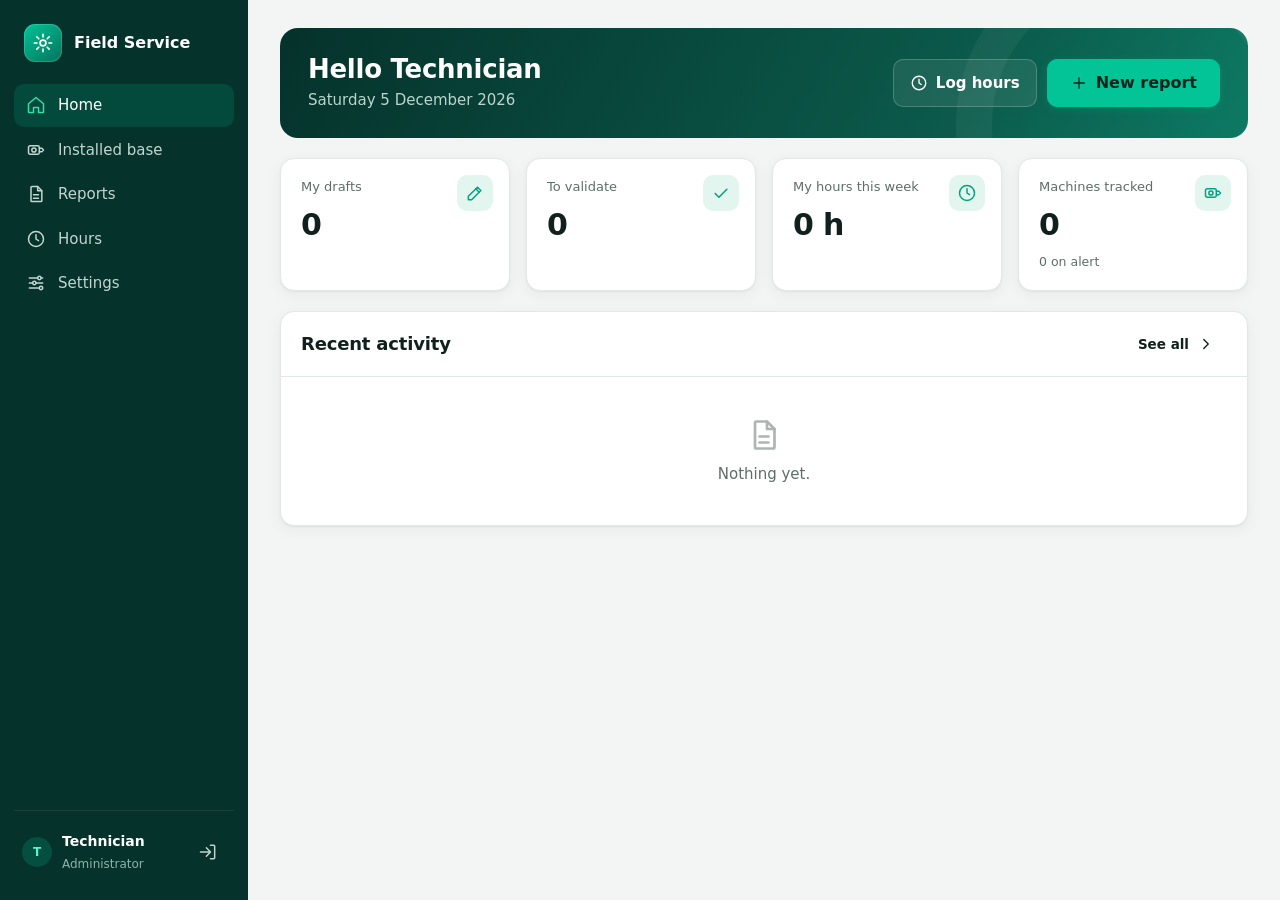
==== index.html @ 102ca474 "Field Service : rapports d'intervention (version GitHub Pages) Interface seule : les données sont st" ====
<!doctype html>
<html lang="fr">
<head>
  <meta charset="utf-8">
  <meta name="viewport" content="width=device-width, initial-scale=1, viewport-fit=cover">
  <meta name="theme-color" content="#05322b">
  <meta name="apple-mobile-web-app-capable" content="yes">
  <meta name="apple-mobile-web-app-status-bar-style" content="black-translucent">
  <meta name="mobile-web-app-capable" content="yes">
  <title>Field Service</title>
  <link rel="manifest" href="manifest.webmanifest">
  <link rel="icon" href="icons/icon-192.png">
  <link rel="apple-touch-icon" href="icons/icon-192.png">
  <link rel="stylesheet" href="css/app.css">
  <link rel="stylesheet" href="css/print.css">
  <script>
    // Applique le thème avant l'affichage pour éviter un flash
    try { const th = localStorage.getItem('fs_theme'); if (th && th !== 'auto') document.documentElement.dataset.theme = th; } catch (e) {}
  </script>
</head>
<body>
  <div id="root"><div class="loading">…</div></div>
  <noscript>JavaScript est nécessaire pour utiliser cette application.</noscript>
  <script type="module" src="js/app.js"></script>
</body>
</html>
---- css/app.css ----
/* ==========================================================
   Field Service – feuille de style
   Palette : vert profond (marque) + vert vif (accent)
   ========================================================== */
:root {
  --brand: #05322b;
  --brand-2: #0a4a3f;
  --accent: #02a37e;
  --accent-ink: #ffffff;
  --accent-soft: #e2f5ef;
  --bg: #f3f5f4;
  --surface: #ffffff;
  --surface-2: #f7f9f8;
  --ink: #10201c;
  --muted: #5d6e69;
  --line: #e2e8e5;
  --danger: #c8372d;
  --danger-soft: #fbe9e7;
  --warn: #b7791f;
  --warn-soft: #fdf3e1;
  --info: #2563a8;
  --info-soft: #e6eff9;
  --ok: #1d7f55;
  --ok-soft: #e2f4ea;
  --shadow: 0 1px 2px rgba(16, 32, 28, .05), 0 4px 16px rgba(16, 32, 28, .05);
  --shadow-lg: 0 20px 50px rgba(5, 30, 26, .22);
  --radius: 14px;
  --radius-sm: 10px;
  --font: "Segoe UI Variable Text", "Segoe UI", system-ui, -apple-system, Roboto, "Helvetica Neue", Arial, sans-serif;
  --font-display: "Segoe UI Variable Display", "Segoe UI", system-ui, -apple-system, Roboto, sans-serif;
  --mono: "Cascadia Mono", Consolas, ui-monospace, monospace;
  --sidebar-w: 248px;
  color-scheme: light;
}
@media (prefers-color-scheme: dark) {
  :root:not([data-theme="light"]) {
    --accent: #2fd1a4; --accent-ink: #04211b; --accent-soft: #11342c;
    --bg: #0b1311; --surface: #121c19; --surface-2: #17231f; --ink: #e6efec; --muted: #93a7a1; --line: #24332f;
    --danger: #ff7b6e; --danger-soft: #3a1c19; --warn: #f0b354; --warn-soft: #3a2c13; --info: #7fb2ec; --info-soft: #172a3d;
    --ok: #5fd39c; --ok-soft: #12301f; --shadow: 0 1px 2px rgba(0,0,0,.3), 0 4px 16px rgba(0,0,0,.25);
    color-scheme: dark;
  }
}
:root[data-theme="dark"] {
  --accent: #2fd1a4; --accent-ink: #04211b; --accent-soft: #11342c;
  --bg: #0b1311; --surface: #121c19; --surface-2: #17231f; --ink: #e6efec; --muted: #93a7a1; --line: #24332f;
  --danger: #ff7b6e; --danger-soft: #3a1c19; --warn: #f0b354; --warn-soft: #3a2c13; --info: #7fb2ec; --info-soft: #172a3d;
  --ok: #5fd39c; --ok-soft: #12301f; --shadow: 0 1px 2px rgba(0,0,0,.3), 0 4px 16px rgba(0,0,0,.25);
  color-scheme: dark;
}

* { box-sizing: border-box; }
html, body { margin: 0; height: 100%; }
body {
  font-family: var(--font); font-size: 15px; line-height: 1.5; color: var(--ink); background: var(--bg);
  -webkit-font-smoothing: antialiased; -webkit-tap-highlight-color: transparent;
}
h1, h2, h3 { font-family: var(--font-display); line-height: 1.2; margin: 0; letter-spacing: -.01em; }
h1 { font-size: 26px; font-weight: 650; }
h2 { font-size: 18px; font-weight: 600; }
h3 { font-size: 15px; font-weight: 600; }
p { margin: 0; }
a { color: inherit; text-decoration: none; }
button, input, select, textarea { font: inherit; color: inherit; }
.ic { width: 20px; height: 20px; flex: none; }
.muted { color: var(--muted); }
.mono { font-family: var(--mono); font-size: .92em; }
.hidden { display: none !important; }

/* ---------- Mise en page ---------- */
.app { display: flex; min-height: 100vh; }
.sidebar {
  position: fixed; inset: 0 auto 0 0; width: var(--sidebar-w); background: var(--brand); color: #d8e7e2;
  display: flex; flex-direction: column; padding: 20px 14px; z-index: 20;
}
.brand { display: flex; align-items: center; gap: 12px; padding: 4px 10px 22px; }
.brand-mark {
  width: 38px; height: 38px; border-radius: 11px; background: linear-gradient(140deg, #02c497, #05735c);
  display: grid; place-items: center; color: #fff; box-shadow: inset 0 0 0 1px rgba(255,255,255,.15);
}
.brand-mark .ic { width: 22px; height: 22px; }
.brand-text strong { display: block; color: #fff; font-family: var(--font-display); font-size: 16px; font-weight: 650; }
.brand-text span { font-size: 11.5px; color: #8fb3a9; display: block; max-width: 160px; line-height: 1.3; }
.nav { display: flex; flex-direction: column; gap: 2px; }
.nav a {
  display: flex; align-items: center; gap: 12px; padding: 10px 12px; border-radius: 10px; color: #c2d6d0;
  font-weight: 500; transition: background .15s, color .15s;
}
.nav a:hover { background: rgba(255,255,255,.06); color: #fff; }
.nav a.active { background: rgba(2, 196, 151, .16); color: #fff; }
.nav a.active .ic { color: #2fe0b1; }
.sidebar-foot { margin-top: auto; border-top: 1px solid rgba(255,255,255,.08); padding-top: 14px; }
.me { display: flex; align-items: center; gap: 10px; padding: 6px 8px; }
.me .who { flex: 1; min-width: 0; }
.me .who strong { display: block; color: #fff; font-size: 14px; white-space: nowrap; overflow: hidden; text-overflow: ellipsis; }
.me .who span { font-size: 12px; color: #8fb3a9; }
.sidebar .icon-btn { color: #c2d6d0; }
.sidebar .icon-btn:hover { background: rgba(255,255,255,.08); color: #fff; }

.main { flex: 1; margin-left: var(--sidebar-w); min-width: 0; }
.page { max-width: 1180px; margin: 0 auto; padding: 28px 32px 60px; }
.page-head { display: flex; align-items: flex-end; justify-content: space-between; gap: 16px; margin-bottom: 22px; flex-wrap: wrap; }
.page-head .sub { color: var(--muted); margin-top: 4px; }
.page-head .actions { display: flex; gap: 8px; flex-wrap: wrap; }
.crumb { display: inline-flex; align-items: center; gap: 4px; color: var(--muted); font-size: 13.5px; margin-bottom: 8px; }
.crumb:hover { color: var(--accent); }
.crumb .ic { width: 16px; height: 16px; }

.topbar { display: none; }
.bottom-nav { display: none; }

/* ---------- Boutons ---------- */
.btn {
  display: inline-flex; align-items: center; justify-content: center; gap: 8px; min-height: 40px; padding: 0 16px;
  border-radius: 10px; border: 1px solid var(--line); background: var(--surface); font-weight: 550; cursor: pointer;
  transition: background .15s, border-color .15s, transform .05s, box-shadow .15s; white-space: nowrap;
}
.btn:hover { border-color: color-mix(in srgb, var(--accent) 45%, var(--line)); }
.btn:active { transform: translateY(1px); }
.btn:disabled { opacity: .55; cursor: default; }
.btn .ic { width: 18px; height: 18px; }
.btn.primary { background: var(--accent); border-color: var(--accent); color: var(--accent-ink); box-shadow: 0 2px 8px color-mix(in srgb, var(--accent) 30%, transparent); }
.btn.primary:hover { filter: brightness(1.05); }
.btn.dark { background: var(--brand); border-color: var(--brand); color: #fff; }
.btn.danger { background: var(--danger); border-color: var(--danger); color: #fff; }
.btn.ghost { background: transparent; border-color: transparent; }
.btn.ghost:hover { background: var(--surface-2); }
.btn.sm { min-height: 32px; padding: 0 11px; font-size: 13.5px; border-radius: 8px; }
.btn.lg { min-height: 48px; padding: 0 22px; font-size: 16px; }
.icon-btn {
  display: inline-grid; place-items: center; width: 36px; height: 36px; border-radius: 9px; border: 0;
  background: transparent; cursor: pointer; color: var(--muted);
}
.icon-btn:hover { background: var(--surface-2); color: var(--ink); }
.icon-btn.danger:hover { color: var(--danger); background: var(--danger-soft); }

/* ---------- Cartes ---------- */
.card { background: var(--surface); border: 1px solid var(--line); border-radius: var(--radius); box-shadow: var(--shadow); }
.card-pad { padding: 20px; }
.card-head { display: flex; align-items: center; justify-content: space-between; gap: 12px; padding: 16px 20px; border-bottom: 1px solid var(--line); }
.grid { display: grid; gap: 16px; }
.grid.cols-2 { grid-template-columns: repeat(2, minmax(0, 1fr)); }
.grid.cols-3 { grid-template-columns: repeat(3, minmax(0, 1fr)); }
.grid.cols-4 { grid-template-columns: repeat(4, minmax(0, 1fr)); }
.stack { display: flex; flex-direction: column; gap: 16px; }
.row { display: flex; align-items: center; gap: 10px; flex-wrap: wrap; }
.spacer { flex: 1; }

/* KPI */
.kpi { padding: 18px 20px; display: flex; flex-direction: column; gap: 6px; position: relative; overflow: hidden; }
.kpi .label { color: var(--muted); font-size: 13px; font-weight: 500; }
.kpi .value { font-family: var(--font-display); font-size: 30px; font-weight: 650; letter-spacing: -.02em; }
.kpi .hint { font-size: 12.5px; color: var(--muted); }
.kpi .kpi-ic { position: absolute; right: 16px; top: 16px; width: 36px; height: 36px; border-radius: 10px; display: grid; place-items: center; background: var(--accent-soft); color: var(--accent); }
.kpi.warn .kpi-ic { background: var(--warn-soft); color: var(--warn); }

/* Bandeau d'accueil */
.hero {
  background: linear-gradient(120deg, var(--brand) 0%, #0b5a4b 70%, #0d7a63 100%); color: #fff; border-radius: 18px;
  padding: 26px 28px; display: flex; align-items: center; justify-content: space-between; gap: 20px; flex-wrap: wrap;
  margin-bottom: 20px; position: relative; overflow: hidden;
}
.hero::after { content: ""; position: absolute; right: -60px; top: -80px; width: 280px; height: 280px; border-radius: 50%;
  border: 36px solid rgba(255,255,255,.05); }
.hero h1 { color: #fff; }
.hero p { color: #b9d6cd; margin-top: 4px; }
.hero .actions { display: flex; gap: 10px; flex-wrap: wrap; position: relative; z-index: 1; }
.hero .btn { border-color: rgba(255,255,255,.2); background: rgba(255,255,255,.08); color: #fff; }
.hero .btn.primary { background: #02c497; border-color: #02c497; color: #04241d; }

/* ---------- Listes ---------- */
.list { display: flex; flex-direction: column; }
.list-item {
  display: flex; align-items: center; gap: 14px; padding: 14px 20px; border-bottom: 1px solid var(--line); cursor: pointer;
  transition: background .12s;
}
.list-item:last-child { border-bottom: 0; }
.list-item:hover { background: var(--surface-2); }
.list-item .main-col { flex: 1; min-width: 0; }
.list-item .t1 { font-weight: 600; display: flex; align-items: center; gap: 8px; flex-wrap: wrap; }
.list-item .t2 { color: var(--muted); font-size: 13.5px; white-space: nowrap; overflow: hidden; text-overflow: ellipsis; }
.list-item .end { display: flex; align-items: center; gap: 10px; flex: none; }
.thumb-ic { width: 42px; height: 42px; border-radius: 11px; background: var(--accent-soft); color: var(--accent); display: grid; place-items: center; flex: none; }
.thumb-ic.alt { background: var(--info-soft); color: var(--info); }

/* Cartes machines */
.machine-card { padding: 18px; display: flex; flex-direction: column; gap: 12px; cursor: pointer; transition: transform .12s, box-shadow .15s, border-color .15s; }
.machine-card:hover { transform: translateY(-2px); border-color: color-mix(in srgb, var(--accent) 40%, var(--line)); }
.machine-card .top { display: flex; justify-content: space-between; gap: 10px; align-items: flex-start; }
.machine-card .serial { font-family: var(--mono); font-weight: 600; font-size: 15px; }
.machine-card .model { color: var(--muted); font-size: 13.5px; }
.machine-card .where { display: flex; flex-direction: column; gap: 4px; font-size: 13.5px; }
.machine-card .where div { display: flex; align-items: center; gap: 7px; color: var(--muted); }
.machine-card .where .ic { width: 16px; height: 16px; }
.machine-card .foot { display: flex; justify-content: space-between; font-size: 12.5px; color: var(--muted); border-top: 1px solid var(--line); padding-top: 10px; }

/* ---------- Badges ---------- */
.badge { display: inline-flex; align-items: center; gap: 6px; padding: 3px 10px; border-radius: 999px; font-size: 12.5px; font-weight: 600; white-space: nowrap; }
.badge::before { content: ""; width: 6px; height: 6px; border-radius: 50%; background: currentColor; }
.ms-in_service, .rs-validated, .hs-validated { background: var(--ok-soft); color: var(--ok); }
.ms-watch, .rs-done { background: var(--warn-soft); color: var(--warn); }
.ms-down { background: var(--danger-soft); color: var(--danger); }
.ms-stopped, .rs-draft, .hs-entered { background: var(--surface-2); color: var(--muted); border: 1px solid var(--line); }
.rs-done { background: var(--info-soft); color: var(--info); }
.tag { display: inline-block; padding: 2px 9px; border-radius: 6px; background: var(--surface-2); border: 1px solid var(--line); font-size: 12px; font-weight: 550; color: var(--muted); }
.avatar { width: 30px; height: 30px; border-radius: 50%; display: inline-grid; place-items: center; background: var(--accent-soft); color: var(--accent); font-size: 12px; font-weight: 700; flex: none; }
.sidebar .avatar { background: rgba(2,196,151,.2); color: #5ef0c6; }
.avatars { display: inline-flex; }
.avatars .avatar { margin-left: -6px; border: 2px solid var(--surface); }
.avatars .avatar:first-child { margin-left: 0; }

/* ---------- Barre d'outils / filtres ---------- */
.toolbar { display: flex; gap: 10px; align-items: center; flex-wrap: wrap; margin-bottom: 16px; }
.search {
  flex: 1; min-width: 220px; display: flex; align-items: center; gap: 8px; background: var(--surface); border: 1px solid var(--line);
  border-radius: 10px; padding: 0 12px; height: 42px;
}
.search input { border: 0; outline: 0; background: transparent; flex: 1; height: 100%; min-width: 0; }
.search .ic { color: var(--muted); width: 18px; height: 18px; }
.search:focus-within { border-color: var(--accent); box-shadow: 0 0 0 3px var(--accent-soft); }
.chips { display: flex; gap: 6px; flex-wrap: wrap; }
.chip { height: 34px; padding: 0 14px; border-radius: 999px; border: 1px solid var(--line); background: var(--surface); font-size: 13.5px; font-weight: 550; cursor: pointer; color: var(--muted); }
.chip.on { background: var(--brand); border-color: var(--brand); color: #fff; }
:root[data-theme="dark"] .chip.on { background: var(--accent); color: var(--accent-ink); border-color: var(--accent); }
.seg { display: inline-flex; background: var(--surface-2); border: 1px solid var(--line); border-radius: 11px; padding: 3px; gap: 2px; }
.seg button { border: 0; background: transparent; padding: 7px 14px; border-radius: 8px; font-weight: 550; cursor: pointer; color: var(--muted); }
.seg button.on { background: var(--surface); color: var(--ink); box-shadow: var(--shadow); }
select.inline, .toolbar select {
  height: 42px; border: 1px solid var(--line); border-radius: 10px; background: var(--surface); padding: 0 12px; min-width: 150px;
}

/* ---------- Formulaires ---------- */
.form-grid { display: grid; grid-template-columns: repeat(2, minmax(0, 1fr)); gap: 14px 16px; }
.field { display: flex; flex-direction: column; gap: 6px; min-width: 0; }
.field.full { grid-column: 1 / -1; }
.field > span { font-size: 13px; font-weight: 600; color: var(--muted); }
input[type=text], input[type=email], input[type=password], input[type=date], input[type=number], input[type=search], select, textarea, .input {
  width: 100%; min-height: 42px; border: 1px solid var(--line); border-radius: 10px; background: var(--surface); padding: 9px 12px;
  outline: none; transition: border-color .15s, box-shadow .15s;
}
textarea { resize: vertical; min-height: 90px; line-height: 1.5; }
input:focus, select:focus, textarea:focus { border-color: var(--accent); box-shadow: 0 0 0 3px var(--accent-soft); }
.invalid { border-color: var(--danger) !important; box-shadow: 0 0 0 3px var(--danger-soft) !important; }

/* ---------- Modale ---------- */
.modal-wrap { position: fixed; inset: 0; background: rgba(5, 20, 17, .45); backdrop-filter: blur(3px); display: grid; place-items: center; z-index: 100; padding: 16px; opacity: 0; transition: opacity .18s; }
.modal-wrap.in { opacity: 1; }
.modal { background: var(--surface); border-radius: 18px; box-shadow: var(--shadow-lg); width: min(560px, 100%); max-height: calc(100vh - 32px); display: flex; flex-direction: column; transform: translateY(10px) scale(.98); transition: transform .18s; }
.modal.wide { width: min(780px, 100%); }
.modal-wrap.in .modal { transform: none; }
.modal header { display: flex; align-items: center; justify-content: space-between; padding: 18px 22px 8px; }
.modal-body { padding: 10px 22px 18px; overflow: auto; }
.modal footer { display: flex; justify-content: flex-end; gap: 10px; padding: 14px 22px 20px; border-top: 1px solid var(--line); }

/* ---------- Toasts ---------- */
#toasts { position: fixed; right: 20px; bottom: 20px; display: flex; flex-direction: column; gap: 8px; z-index: 200; }
.toast { display: flex; align-items: center; gap: 10px; background: var(--brand); color: #fff; padding: 12px 16px; border-radius: 12px; box-shadow: var(--shadow-lg); font-weight: 500; animation: tin .2s ease; transition: opacity .3s, transform .3s; max-width: 360px; }
.toast .ic { color: #2fe0b1; }
.toast.error { background: #7a1f19; }
.toast.error .ic { color: #ffb4ab; }
.toast.out { opacity: 0; transform: translateY(6px); }
@keyframes tin { from { opacity: 0; transform: translateY(8px); } }

/* ---------- États ---------- */
.empty { padding: 40px 20px; text-align: center; color: var(--muted); display: flex; flex-direction: column; align-items: center; gap: 10px; }
.empty .ic { width: 36px; height: 36px; opacity: .5; }
.loading { padding: 60px; text-align: center; color: var(--muted); }
.offline-bar { position: fixed; top: 0; left: 0; right: 0; background: var(--warn); color: #fff; text-align: center; padding: 6px; font-size: 13.5px; z-index: 300; }

/* ---------- Détail ---------- */
.kv { display: grid; grid-template-columns: repeat(2, minmax(0, 1fr)); gap: 14px 24px; }
.kv div span { display: block; font-size: 12.5px; color: var(--muted); font-weight: 550; margin-bottom: 2px; }
.kv div strong { font-weight: 550; }
.timeline { position: relative; padding-left: 4px; }
.tl-item { display: flex; gap: 14px; padding: 12px 20px; cursor: pointer; position: relative; }
.tl-item:hover { background: var(--surface-2); }
.tl-dot { width: 12px; height: 12px; border-radius: 50%; background: var(--accent); margin-top: 6px; flex: none; box-shadow: 0 0 0 4px var(--accent-soft); }

/* ---------- Éditeur de rapport ---------- */
.editor { display: grid; grid-template-columns: minmax(0, 1fr) 300px; gap: 20px; align-items: start; }
.editor-side { position: sticky; top: 20px; display: flex; flex-direction: column; gap: 16px; }
.save-state { font-size: 12.5px; color: var(--muted); display: inline-flex; align-items: center; gap: 6px; }
.save-state .dot { width: 8px; height: 8px; border-radius: 50%; background: var(--ok); }
.save-state.busy .dot { background: var(--warn); animation: pulse 1s infinite; }
@keyframes pulse { 50% { opacity: .3; } }

.picker { display: grid; grid-template-columns: repeat(3, minmax(0, 1fr)); gap: 12px; }
.picker-col { display: flex; flex-direction: column; gap: 8px; min-width: 0; }
.picker-col > span { font-size: 12.5px; font-weight: 600; color: var(--muted); text-transform: uppercase; letter-spacing: .04em; }
.pick-list { border: 1px solid var(--line); border-radius: 12px; max-height: 280px; overflow: auto; background: var(--surface); }
.pick-list button { display: block; width: 100%; text-align: left; border: 0; border-bottom: 1px solid var(--line); background: transparent; padding: 11px 14px; cursor: pointer; }
.pick-list button:last-child { border-bottom: 0; }
.pick-list button:hover { background: var(--surface-2); }
.pick-list button.on { background: var(--accent-soft); box-shadow: inset 3px 0 0 var(--accent); }
.pick-list button small { display: block; color: var(--muted); font-size: 12.5px; }
.machine-chosen { display: flex; align-items: center; gap: 14px; padding: 16px 20px; }

.section-card { overflow: hidden; }
.section-head { display: flex; align-items: center; gap: 8px; padding: 10px 12px 10px 16px; background: var(--surface-2); border-bottom: 1px solid var(--line); }
.section-head .num { width: 26px; height: 26px; border-radius: 8px; background: var(--brand); color: #fff; display: grid; place-items: center; font-size: 12.5px; font-weight: 700; flex: none; }
:root[data-theme="dark"] .section-head .num { background: var(--accent); color: var(--accent-ink); }
.section-head input { border: 0; background: transparent; font-weight: 600; font-size: 15.5px; padding: 4px 6px; min-height: 34px; flex: 1; box-shadow: none; }
.section-head input:focus { background: var(--surface); box-shadow: 0 0 0 2px var(--accent-soft); }
.section-body { padding: 16px; display: flex; flex-direction: column; gap: 12px; }
.section-body textarea { min-height: 110px; }
.photos { display: grid; grid-template-columns: repeat(auto-fill, minmax(150px, 1fr)); gap: 10px; }
.photo { border: 1px solid var(--line); border-radius: 12px; overflow: hidden; background: var(--surface-2); display: flex; flex-direction: column; position: relative; }
.photo img { width: 100%; aspect-ratio: 4 / 3; object-fit: cover; display: block; cursor: zoom-in; background: #ddd; }
.photo input { border: 0; border-top: 1px solid var(--line); border-radius: 0; min-height: 36px; font-size: 13px; padding: 6px 10px; }
.photo .rm { position: absolute; top: 6px; right: 6px; background: rgba(0,0,0,.55); color: #fff; width: 30px; height: 30px; border-radius: 8px; }
.photo .rm:hover { background: var(--danger); color: #fff; }
.add-photo { border: 1.5px dashed color-mix(in srgb, var(--accent) 50%, var(--line)); border-radius: 12px; aspect-ratio: 4 / 3.55; display: flex; flex-direction: column; align-items: center; justify-content: center; gap: 6px; color: var(--accent); font-weight: 600; cursor: pointer; background: color-mix(in srgb, var(--accent-soft) 50%, transparent); font-size: 13.5px; text-align: center; padding: 8px; }
.add-photo:hover { background: var(--accent-soft); }
.add-photo .ic { width: 26px; height: 26px; }
.add-photo.busy { opacity: .6; pointer-events: none; }

table.grid-table { width: 100%; border-collapse: separate; border-spacing: 0; }
.grid-table th { text-align: left; font-size: 12px; color: var(--muted); font-weight: 600; padding: 0 6px 6px; text-transform: uppercase; letter-spacing: .03em; }
.grid-table td { padding: 3px; }
.grid-table input { min-height: 38px; padding: 7px 10px; }
.grid-table td.act { width: 40px; }

.add-section { display: flex; gap: 8px; flex-wrap: wrap; padding: 14px; border: 1.5px dashed var(--line); border-radius: var(--radius); justify-content: center; align-items: center; }
.add-section > span { color: var(--muted); font-weight: 550; margin-right: 6px; }

.sigpad { border: 1.5px dashed var(--line); border-radius: 12px; background: var(--surface-2); position: relative; touch-action: none; }
.sigpad canvas { width: 100%; height: 170px; display: block; cursor: crosshair; }
.sigpad .ph { position: absolute; inset: 0; display: grid; place-items: center; color: var(--muted); pointer-events: none; font-size: 14px; }
.sig-img { max-width: 100%; max-height: 120px; background: #fff; border-radius: 8px; border: 1px solid var(--line); }

.steps { display: flex; gap: 6px; margin-bottom: 18px; flex-wrap: wrap; }
.step { display: flex; align-items: center; gap: 8px; padding: 6px 14px 6px 6px; border-radius: 999px; background: var(--surface); border: 1px solid var(--line); font-size: 13.5px; font-weight: 550; color: var(--muted); cursor: pointer; }
.step b { width: 24px; height: 24px; border-radius: 50%; display: grid; place-items: center; background: var(--surface-2); font-size: 12px; }
.step.on { color: var(--ink); border-color: var(--accent); }
.step.on b { background: var(--accent); color: var(--accent-ink); }
.step.done b { background: var(--accent-soft); color: var(--accent); }

/* ---------- Feuilles d'heures ---------- */
.week-nav { display: flex; align-items: center; gap: 6px; }
.week-label { font-weight: 600; min-width: 210px; text-align: center; }
.week-grid { display: grid; grid-template-columns: repeat(7, minmax(0, 1fr)); gap: 10px; }
.day { background: var(--surface); border: 1px solid var(--line); border-radius: var(--radius); padding: 12px; display: flex; flex-direction: column; gap: 8px; min-height: 180px; }
.day.today { border-color: var(--accent); box-shadow: 0 0 0 3px var(--accent-soft); }
.day.weekend { background: var(--surface-2); }
.day-head { display: flex; justify-content: space-between; align-items: baseline; }
.day-head .dn { font-weight: 650; text-transform: capitalize; }
.day-head .dd { color: var(--muted); font-size: 12.5px; }
.day-total { font-family: var(--font-display); font-size: 20px; font-weight: 650; }
.entry { border-radius: 9px; padding: 7px 9px; font-size: 13px; cursor: pointer; border-left: 3px solid; background: var(--surface-2); }
.entry:hover { filter: brightness(.97); }
.entry .h { font-weight: 700; }
.entry .n { color: var(--muted); font-size: 12px; white-space: nowrap; overflow: hidden; text-overflow: ellipsis; }
.entry.k-site { border-color: var(--accent); }
.entry.k-travel { border-color: var(--info); }
.entry.k-waiting { border-color: var(--warn); }
.entry.k-office { border-color: var(--muted); }
.entry.locked { opacity: .8; }
.day .add { margin-top: auto; border: 1px dashed var(--line); background: transparent; border-radius: 9px; height: 34px; color: var(--muted); cursor: pointer; display: grid; place-items: center; }
.day .add:hover { border-color: var(--accent); color: var(--accent); }
.legend { display: flex; gap: 14px; flex-wrap: wrap; font-size: 13px; color: var(--muted); }
.legend i { display: inline-block; width: 10px; height: 10px; border-radius: 3px; margin-right: 6px; vertical-align: -1px; }
.totals { display: grid; grid-template-columns: repeat(5, minmax(0, 1fr)); gap: 12px; }
.totals .kpi .value { font-size: 24px; }
.data-table { width: 100%; border-collapse: collapse; font-size: 14px; }
.data-table th { text-align: left; padding: 10px 14px; font-size: 12px; text-transform: uppercase; letter-spacing: .04em; color: var(--muted); border-bottom: 1px solid var(--line); font-weight: 600; }
.data-table td { padding: 11px 14px; border-bottom: 1px solid var(--line); }
.data-table tr:last-child td { border-bottom: 0; }
.data-table tr.click { cursor: pointer; }
.data-table tr.click:hover td { background: var(--surface-2); }
.table-wrap { overflow-x: auto; }

/* ---------- Connexion ---------- */
.login { min-height: 100vh; display: grid; grid-template-columns: 1.1fr 1fr; }
.login-art { background: radial-gradient(1200px 600px at -10% 120%, #0e7a62 0%, transparent 60%), linear-gradient(150deg, #05322b, #072a24 60%, #041c18); color: #fff; padding: 48px; display: flex; flex-direction: column; justify-content: space-between; position: relative; overflow: hidden; }
.login-art .rings { position: absolute; right: -140px; bottom: -140px; width: 520px; height: 520px; opacity: .14; }
.login-art h1 { font-size: 40px; max-width: 460px; color: #fff; font-weight: 650; letter-spacing: -.02em; }
.login-art p { color: #a7c8be; max-width: 420px; margin-top: 14px; font-size: 16px; }
.login-art .feat { display: flex; gap: 22px; flex-wrap: wrap; color: #cfe3dc; font-size: 14px; }
.login-art .feat span { display: flex; align-items: center; gap: 8px; }
.login-art .feat .ic { color: #2fe0b1; }
.login-form { display: grid; place-items: center; padding: 32px; background: var(--bg); }
.login-box { width: min(380px, 100%); display: flex; flex-direction: column; gap: 16px; }
.login-box .company-logo { max-height: 56px; max-width: 220px; object-fit: contain; align-self: flex-start; }
.login-box .hint { font-size: 13px; color: var(--muted); background: var(--surface); border: 1px solid var(--line); border-radius: 10px; padding: 10px 12px; }

/* ---------- Réglages ---------- */
.logo-prev { height: 64px; max-width: 240px; object-fit: contain; border: 1px solid var(--line); border-radius: 10px; padding: 8px; background: #fff; }
.logo-empty { height: 64px; width: 200px; border: 1.5px dashed var(--line); border-radius: 10px; display: grid; place-items: center; color: var(--muted); font-size: 13px; }

/* ---------- Visionneuse photo ---------- */
.lightbox { position: fixed; inset: 0; background: rgba(0,0,0,.88); z-index: 150; display: grid; place-items: center; padding: 20px; cursor: zoom-out; }
.lightbox img { max-width: 100%; max-height: 100%; border-radius: 8px; }

/* ==========================================================
   Tablette et téléphone
   ========================================================== */
@media (max-width: 1100px) {
  .editor { grid-template-columns: 1fr; }
  .editor-side { position: static; }
  .week-grid { grid-template-columns: repeat(4, minmax(0, 1fr)); }
  .grid.cols-4 { grid-template-columns: repeat(2, minmax(0, 1fr)); }
  .totals { grid-template-columns: repeat(3, minmax(0, 1fr)); }
}
@media (max-width: 860px) {
  :root { --sidebar-w: 0px; }
  .sidebar { display: none; }
  .main { margin-left: 0; padding-bottom: calc(70px + env(safe-area-inset-bottom)); }
  .topbar { display: flex; align-items: center; gap: 10px; position: sticky; top: 0; z-index: 30; padding: 10px 16px; padding-top: calc(10px + env(safe-area-inset-top)); background: var(--brand); color: #fff; }
  .topbar .brand-mark { width: 32px; height: 32px; border-radius: 9px; }
  .topbar strong { font-family: var(--font-display); font-size: 16px; flex: 1; }
  .topbar .icon-btn { color: #c2d6d0; }
  .bottom-nav { display: flex; position: fixed; left: 0; right: 0; bottom: 0; z-index: 30; background: var(--surface); border-top: 1px solid var(--line); padding: 6px 6px calc(6px + env(safe-area-inset-bottom)); }
  .bottom-nav a { flex: 1; display: flex; flex-direction: column; align-items: center; gap: 2px; font-size: 11px; font-weight: 600; color: var(--muted); padding: 6px 0; border-radius: 10px; }
  .bottom-nav a .ic { width: 22px; height: 22px; }
  .bottom-nav a.active { color: var(--accent); background: var(--accent-soft); }
  .page { padding: 18px 16px 40px; }
  h1 { font-size: 22px; }
  .hero { padding: 20px; }
  .grid.cols-2, .grid.cols-3 { grid-template-columns: 1fr; }
  .picker { grid-template-columns: 1fr; }
  .pick-list { max-height: 220px; }
  .week-grid { grid-template-columns: 1fr; }
  .day { min-height: 0; }
  .login { grid-template-columns: 1fr; }
  .login-art { padding: 28px 24px; min-height: 230px; }
  .login-art h1 { font-size: 28px; }
  .login-art .feat { display: none; }
  .kv { grid-template-columns: 1fr 1fr; }
  .totals { grid-template-columns: repeat(2, minmax(0, 1fr)); }
  #toasts { left: 16px; right: 16px; bottom: calc(80px + env(safe-area-inset-bottom)); }
  .list-item { padding: 12px 16px; }
  .hide-sm { display: none !important; }
  .page-head .actions .btn { flex: 1; }
}
@media (max-width: 520px) {
  .form-grid { grid-template-columns: 1fr; }
  .grid.cols-4 { grid-template-columns: 1fr 1fr; }
  .kpi .value { font-size: 24px; }
  .photos { grid-template-columns: repeat(2, minmax(0, 1fr)); }
  .modal { border-radius: 18px 18px 0 0; align-self: end; max-height: 92vh; }
  .modal-wrap { padding: 0; place-items: end stretch; }
  .modal { width: 100%; }
  .grid-table.k-measures th:nth-child(3), .grid-table.k-measures td:nth-child(3),
  .grid-table.k-parts th:nth-child(3), .grid-table.k-parts td:nth-child(3) { display: none; }
}

/* ---- Trame standard : sous-sections, sections imposées, tableaux larges ---- */
.section-card.sub { margin-left: 28px; }
.section-card.sub .section-head .num { background: var(--surface); color: var(--brand); border: 1.5px solid var(--brand); width: auto; min-width: 26px; padding: 0 5px; }
.section-card.locked .section-head input { cursor: default; text-transform: uppercase; letter-spacing: .02em; }
.section-card.locked .section-head input:focus { background: transparent; box-shadow: none; }
.add-sub { display: flex; gap: 6px; flex-wrap: wrap; align-items: center; margin: -4px 0 6px 28px; padding: 6px 10px; border: 1.5px dashed var(--line); border-radius: var(--radius); }
.add-sub > span { color: var(--muted); font-size: 13px; font-weight: 550; margin-right: 4px; }
.table-scroll { overflow-x: auto; }
.grid-table.k-equipment, .grid-table.k-replaced { min-width: 640px; }
@media (max-width: 720px) {
  .section-card.sub, .add-sub { margin-left: 12px; }
}
.grid-table.k-journal { min-width: 560px; }
.grid-table.k-journal td:first-child { width: 120px; }
.grid-table.k-journal td:nth-child(3) { width: 90px; }
.site-note { border: 1.5px solid var(--accent); }
.btn.busy { opacity: .6; pointer-events: none; }
---- css/print.css ----
/* Mise en page du rapport (écran + impression A4) */
body.printing { background: #e9edeb; }
.print-toolbar { position: sticky; top: 0; z-index: 10; display: flex; gap: 10px; align-items: center; padding: 12px 20px; background: var(--surface); border-bottom: 1px solid var(--line); }

.sheet {
  --p-ink: #14211e; --p-muted: #5f6f6a; --p-line: #d9e1de; --p-brand: #05322b; --p-accent: #02a37e;
  width: 210mm; min-height: 297mm; margin: 24px auto; padding: 16mm 15mm 14mm; background: #fff; color: var(--p-ink);
  box-shadow: 0 10px 40px rgba(0, 0, 0, .12); font-size: 10pt; line-height: 1.45; color-scheme: light;
}
.sheet .mono { font-family: var(--mono); }
.sheet .muted { color: var(--p-muted); font-size: 9pt; }
.p-head { display: flex; justify-content: space-between; gap: 10mm; padding-bottom: 6mm; border-bottom: 2.5px solid var(--p-brand); }
.p-company { display: flex; gap: 5mm; align-items: flex-start; font-size: 9pt; color: var(--p-muted); }
.p-company img { max-height: 18mm; max-width: 50mm; object-fit: contain; }
.p-company strong { display: block; color: var(--p-brand); font-size: 12.5pt; margin-bottom: 1mm; }
.p-title { text-align: right; font-size: 9.5pt; color: var(--p-muted); }
.p-doc { text-transform: uppercase; letter-spacing: .08em; font-size: 8.5pt; font-weight: 700; color: var(--p-accent); }
.p-num { font-family: var(--mono); font-size: 17pt; font-weight: 700; color: var(--p-ink); margin: 1mm 0; }
.p-badges { display: flex; gap: 2mm; justify-content: flex-end; margin-top: 2mm; }
.p-badges span { border: 1px solid var(--p-line); border-radius: 4px; padding: .5mm 2.5mm; font-size: 8.5pt; font-weight: 600; color: var(--p-ink); }
.p-badges .st-validated { background: #e2f4ea; border-color: #b8e0c9; color: #1d7f55; }
.p-subject { font-size: 15pt; margin: 6mm 0 0; color: var(--p-ink); font-weight: 650; }

.p-info { display: grid; grid-template-columns: repeat(3, 1fr); gap: 4mm; margin: 6mm 0 2mm; }
.p-box { border: 1px solid var(--p-line); border-radius: 3mm; padding: 3.5mm 4mm; display: flex; flex-direction: column; gap: 2mm; background: #fafcfb; }
.p-box h3 { font-size: 8pt; text-transform: uppercase; letter-spacing: .07em; color: var(--p-accent); margin: 0 0 .5mm; }
.p-box div span { display: block; font-size: 7.5pt; color: var(--p-muted); text-transform: uppercase; letter-spacing: .04em; }
.p-box div strong { font-weight: 600; font-size: 9.5pt; }

.p-section { margin-top: 6mm; break-inside: auto; }
.p-section h2 { display: flex; align-items: center; gap: 3mm; font-size: 12pt; color: var(--p-brand); padding-bottom: 1.5mm; border-bottom: 1px solid var(--p-line); margin-bottom: 3mm; break-after: avoid; }
.p-section h2 span { width: 6.5mm; height: 6.5mm; border-radius: 1.6mm; background: var(--p-brand); color: #fff; display: inline-grid; place-items: center; font-size: 9pt; flex: none; }
.p-text { white-space: normal; }
.p-table { width: 100%; border-collapse: collapse; margin-bottom: 3mm; font-size: 9.5pt; }
.p-table th { text-align: left; background: #f0f4f2; color: var(--p-muted); font-size: 8pt; text-transform: uppercase; letter-spacing: .04em; padding: 2mm 3mm; border-bottom: 1px solid var(--p-line); }
.p-table td { padding: 2mm 3mm; border-bottom: 1px solid var(--p-line); }
.p-table tr.tot td { font-weight: 700; border-bottom: 0; border-top: 1.5px solid var(--p-ink); }
.p-photos { display: grid; grid-template-columns: repeat(2, 1fr); gap: 4mm; margin-top: 3mm; }
.p-photos.one { grid-template-columns: 1fr; max-width: 120mm; }
.p-photos figure { margin: 0; break-inside: avoid; border: 1px solid var(--p-line); border-radius: 2mm; overflow: hidden; }
.p-photos img { width: 100%; max-height: 80mm; object-fit: cover; display: block; }
.p-photos figcaption { padding: 1.5mm 3mm; font-size: 8.5pt; color: var(--p-muted); background: #fafcfb; }

.p-sign { display: grid; grid-template-columns: 1fr 1fr; gap: 4mm; margin-top: 8mm; break-inside: avoid; }
.p-sign img { max-height: 26mm; max-width: 70mm; object-fit: contain; align-self: flex-start; }
.p-sig-empty { height: 24mm; }
.p-foot { margin-top: 8mm; padding-top: 3mm; border-top: 1px solid var(--p-line); font-size: 8pt; color: var(--p-muted); text-align: center; }

@media (max-width: 860px) {
  .sheet { width: 100%; min-height: 0; margin: 0; padding: 18px; box-shadow: none; }
  .p-info, .p-sign { grid-template-columns: 1fr; }
  .p-head { flex-direction: column; }
  .p-title { text-align: left; }
  .p-badges { justify-content: flex-start; }
}

@page { size: A4; margin: 12mm 12mm 14mm; }
@media print {
  html, body, body.printing { background: #fff !important; }
  .no-print, .sidebar, .topbar, .bottom-nav, #toasts, .offline-bar { display: none !important; }
  .main { margin: 0 !important; padding: 0 !important; }
  .sheet { width: auto; min-height: 0; margin: 0; padding: 0; box-shadow: none; font-size: 9.5pt; }
  .p-info { grid-template-columns: repeat(3, 1fr) !important; }
  .p-sign { grid-template-columns: 1fr 1fr !important; }
  .p-head { flex-direction: row !important; }
  .p-title { text-align: right !important; }
  * { -webkit-print-color-adjust: exact; print-color-adjust: exact; }
}

/* ---- Trame standard « Rapport de visite ou de montage » ---- */
.p-header { width: 100%; border-collapse: collapse; margin: 6mm 0 0; font-size: 9.5pt; border: 1px solid var(--p-line); }
.p-header th { width: 52mm; text-align: left; font-weight: 600; color: var(--p-muted); background: #fafcfb; padding: 1.6mm 3mm; border-bottom: 1px solid var(--p-line); vertical-align: top; }
.p-header td { padding: 1.6mm 3mm; border-bottom: 1px solid var(--p-line); font-weight: 600; }
.p-band { margin-top: 6mm; padding: 2mm 3mm; background: var(--p-brand); color: #fff; font-weight: 700; font-size: 9pt; text-transform: uppercase; letter-spacing: .05em; }
.p-section h2 { text-transform: uppercase; letter-spacing: .02em; }
.p-sub { margin-top: 4mm; padding-left: 6mm; }
.p-sub h3 { font-size: 10.5pt; color: var(--p-ink); margin: 0 0 2mm; break-after: avoid; }
.p-sub h3 span { color: var(--p-accent); font-weight: 700; }
.p-table.k-equipment, .p-table.k-replaced { font-size: 8.5pt; }
.p-table.k-equipment td, .p-table.k-replaced td { padding: 1.6mm 2mm; }
.p-table.k-journal td:first-child { white-space: nowrap; width: 22mm; }
.p-table.k-journal td:last-child, .p-table.k-journal th:last-child { width: 18mm; text-align: right; }
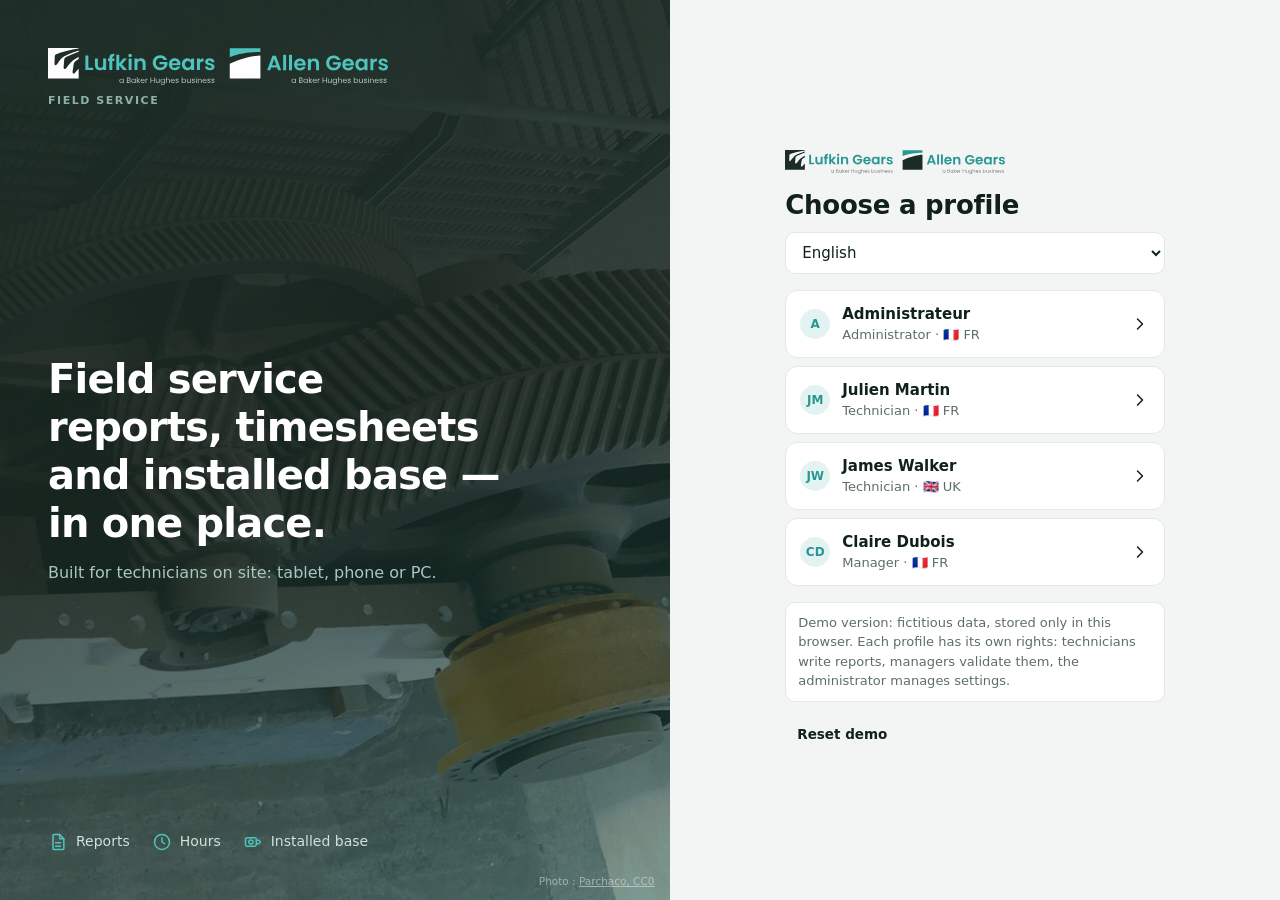
==== commit 230c4f2d: "Logos Lufkin Gears / Allen Gears, couleurs de la marque et photos - Logo combiné (vectoriel) : barre" ====
--- a/index.html
+++ b/index.html
@@ -3,7 +3,7 @@
 <head>
   <meta charset="utf-8">
   <meta name="viewport" content="width=device-width, initial-scale=1, viewport-fit=cover">
-  <meta name="theme-color" content="#05322b">
+  <meta name="theme-color" content="#1c2b25">
   <meta name="apple-mobile-web-app-capable" content="yes">
   <meta name="apple-mobile-web-app-status-bar-style" content="black-translucent">
   <meta name="mobile-web-app-capable" content="yes">
--- a/css/app.css
+++ b/css/app.css
@@ -1,13 +1,13 @@
 /* ==========================================================
    Field Service – feuille de style
-   Palette : vert profond (marque) + vert vif (accent)
+   Palette : couleurs Lufkin Gears / Allen Gears (vert très foncé #1c2b25 + sarcelle #289792)
    ========================================================== */
 :root {
-  --brand: #05322b;
-  --brand-2: #0a4a3f;
-  --accent: #02a37e;
+  --brand: #1c2b25;
+  --brand-2: #25392f;
+  --accent: #289792;
   --accent-ink: #ffffff;
-  --accent-soft: #e2f5ef;
+  --accent-soft: #e2f3f2;
   --bg: #f3f5f4;
   --surface: #ffffff;
   --surface-2: #f7f9f8;
@@ -34,7 +34,7 @@
 }
 @media (prefers-color-scheme: dark) {
   :root:not([data-theme="light"]) {
-    --accent: #2fd1a4; --accent-ink: #04211b; --accent-soft: #11342c;
+    --accent: #4fc3bd; --accent-ink: #0b1f1d; --accent-soft: #12302e;
     --bg: #0b1311; --surface: #121c19; --surface-2: #17231f; --ink: #e6efec; --muted: #93a7a1; --line: #24332f;
     --danger: #ff7b6e; --danger-soft: #3a1c19; --warn: #f0b354; --warn-soft: #3a2c13; --info: #7fb2ec; --info-soft: #172a3d;
     --ok: #5fd39c; --ok-soft: #12301f; --shadow: 0 1px 2px rgba(0,0,0,.3), 0 4px 16px rgba(0,0,0,.25);
@@ -75,7 +75,7 @@
 }
 .brand { display: flex; align-items: center; gap: 12px; padding: 4px 10px 22px; }
 .brand-mark {
-  width: 38px; height: 38px; border-radius: 11px; background: linear-gradient(140deg, #02c497, #05735c);
+  width: 38px; height: 38px; border-radius: 11px; background: linear-gradient(140deg, #4fc3bd, #1f7773);
   display: grid; place-items: center; color: #fff; box-shadow: inset 0 0 0 1px rgba(255,255,255,.15);
 }
 .brand-mark .ic { width: 22px; height: 22px; }
@@ -87,7 +87,7 @@
   font-weight: 500; transition: background .15s, color .15s;
 }
 .nav a:hover { background: rgba(255,255,255,.06); color: #fff; }
-.nav a.active { background: rgba(2, 196, 151, .16); color: #fff; }
+.nav a.active { background: rgba(79, 195, 189, .18); color: #fff; }
 .nav a.active .ic { color: #2fe0b1; }
 .sidebar-foot { margin-top: auto; border-top: 1px solid rgba(255,255,255,.08); padding-top: 14px; }
 .me { display: flex; align-items: center; gap: 10px; padding: 6px 8px; }
@@ -156,17 +156,19 @@
 
 /* Bandeau d'accueil */
 .hero {
-  background: linear-gradient(120deg, var(--brand) 0%, #0b5a4b 70%, #0d7a63 100%); color: #fff; border-radius: 18px;
+  background: linear-gradient(100deg, var(--brand) 0%, var(--brand) 42%, rgba(28,43,37,.78) 62%, rgba(28,43,37,.25) 100%),
+    url(../img/photos/reducteur-lufkin.jpg) right 30% / auto 160% no-repeat, var(--brand);
+  color: #fff; border-radius: 18px; min-height: 150px;
   padding: 26px 28px; display: flex; align-items: center; justify-content: space-between; gap: 20px; flex-wrap: wrap;
   margin-bottom: 20px; position: relative; overflow: hidden;
 }
 .hero::after { content: ""; position: absolute; right: -60px; top: -80px; width: 280px; height: 280px; border-radius: 50%;
   border: 36px solid rgba(255,255,255,.05); }
 .hero h1 { color: #fff; }
-.hero p { color: #b9d6cd; margin-top: 4px; }
+.hero p { color: #b9cdc8; margin-top: 4px; }
 .hero .actions { display: flex; gap: 10px; flex-wrap: wrap; position: relative; z-index: 1; }
 .hero .btn { border-color: rgba(255,255,255,.2); background: rgba(255,255,255,.08); color: #fff; }
-.hero .btn.primary { background: #02c497; border-color: #02c497; color: #04241d; }
+.hero .btn.primary { background: #4fc3bd; border-color: #4fc3bd; color: #0b1f1d; }
 
 /* ---------- Listes ---------- */
 .list { display: flex; flex-direction: column; }
@@ -371,13 +373,13 @@
 
 /* ---------- Connexion ---------- */
 .login { min-height: 100vh; display: grid; grid-template-columns: 1.1fr 1fr; }
-.login-art { background: radial-gradient(1200px 600px at -10% 120%, #0e7a62 0%, transparent 60%), linear-gradient(150deg, #05322b, #072a24 60%, #041c18); color: #fff; padding: 48px; display: flex; flex-direction: column; justify-content: space-between; position: relative; overflow: hidden; }
-.login-art .rings { position: absolute; right: -140px; bottom: -140px; width: 520px; height: 520px; opacity: .14; }
+.login-art { background: linear-gradient(160deg, rgba(28,43,37,.96) 0%, rgba(28,43,37,.82) 45%, rgba(20,70,66,.55) 100%), url(../img/photos/reducteur-double-helicoidal.jpg) center / cover no-repeat, #1c2b25; color: #fff; padding: 48px; display: flex; flex-direction: column; justify-content: space-between; position: relative; overflow: hidden; }
+.login-art .rings { display: none; }
 .login-art h1 { font-size: 40px; max-width: 460px; color: #fff; font-weight: 650; letter-spacing: -.02em; }
 .login-art p { color: #a7c8be; max-width: 420px; margin-top: 14px; font-size: 16px; }
 .login-art .feat { display: flex; gap: 22px; flex-wrap: wrap; color: #cfe3dc; font-size: 14px; }
 .login-art .feat span { display: flex; align-items: center; gap: 8px; }
-.login-art .feat .ic { color: #2fe0b1; }
+.login-art .feat .ic { color: #4fc3bd; }
 .login-form { display: grid; place-items: center; padding: 32px; background: var(--bg); }
 .login-box { width: min(380px, 100%); display: flex; flex-direction: column; gap: 16px; }
 .login-box .company-logo { max-height: 56px; max-width: 220px; object-fit: contain; align-self: flex-start; }
@@ -461,3 +463,21 @@
 .grid-table.k-journal td:nth-child(3) { width: 90px; }
 .site-note { border: 1.5px solid var(--accent); }
 .btn.busy { opacity: .6; pointer-events: none; }
+
+/* Version en ligne : choix du profil */
+.profiles { display: flex; flex-direction: column; gap: 8px; }
+.profile { display: flex; align-items: center; gap: 12px; padding: 12px 14px; border: 1px solid var(--line); border-radius: 12px; background: var(--surface); text-align: left; cursor: pointer; font: inherit; color: inherit; }
+.profile:hover { border-color: var(--accent); background: var(--accent-soft); }
+.profile > span:not(.avatar) { flex: 1; display: flex; flex-direction: column; }
+.profile .avatar { flex: none; }
+.profile small { color: var(--muted); font-size: 13px; }
+
+/* Logos de la marque */
+.brand-logo { display: block; width: 100%; max-width: 205px; height: auto; }
+.brand.with-logo { flex-direction: column; align-items: flex-start; gap: 8px; padding: 6px 10px 24px; }
+.brand-sub { font-size: 11px; letter-spacing: .14em; text-transform: uppercase; color: #8fb0aa; font-weight: 650; }
+.topbar-mark { width: 32px; height: 32px; border-radius: 8px; }
+.login-art .brand-logo { max-width: 340px; }
+.login-art .credits { position: absolute; right: 16px; bottom: 10px; font-size: 10.5px; color: rgba(255,255,255,.45); z-index: 1; }
+.login-art .credits a { color: inherit; text-decoration: underline; }
+.hero .hero-credit { position: absolute; right: 12px; bottom: 6px; font-size: 10px; color: rgba(255,255,255,.5); }
--- a/css/print.css
+++ b/css/print.css
@@ -3,7 +3,7 @@
 .print-toolbar { position: sticky; top: 0; z-index: 10; display: flex; gap: 10px; align-items: center; padding: 12px 20px; background: var(--surface); border-bottom: 1px solid var(--line); }
 
 .sheet {
-  --p-ink: #14211e; --p-muted: #5f6f6a; --p-line: #d9e1de; --p-brand: #05322b; --p-accent: #02a37e;
+  --p-ink: #14211e; --p-muted: #5f6f6a; --p-line: #d9e1de; --p-brand: #1c2b25; --p-accent: #289792;
   width: 210mm; min-height: 297mm; margin: 24px auto; padding: 16mm 15mm 14mm; background: #fff; color: var(--p-ink);
   box-shadow: 0 10px 40px rgba(0, 0, 0, .12); font-size: 10pt; line-height: 1.45; color-scheme: light;
 }
@@ -80,3 +80,6 @@
 .p-table.k-equipment td, .p-table.k-replaced td { padding: 1.6mm 2mm; }
 .p-table.k-journal td:first-child { white-space: nowrap; width: 22mm; }
 .p-table.k-journal td:last-child, .p-table.k-journal th:last-child { width: 18mm; text-align: right; }
+/* Logo de marque (large) au-dessus des coordonnées de l'entreprise */
+.p-company { flex-direction: column; gap: 3mm; }
+.p-company img { max-width: 90mm; max-height: 14mm; }
